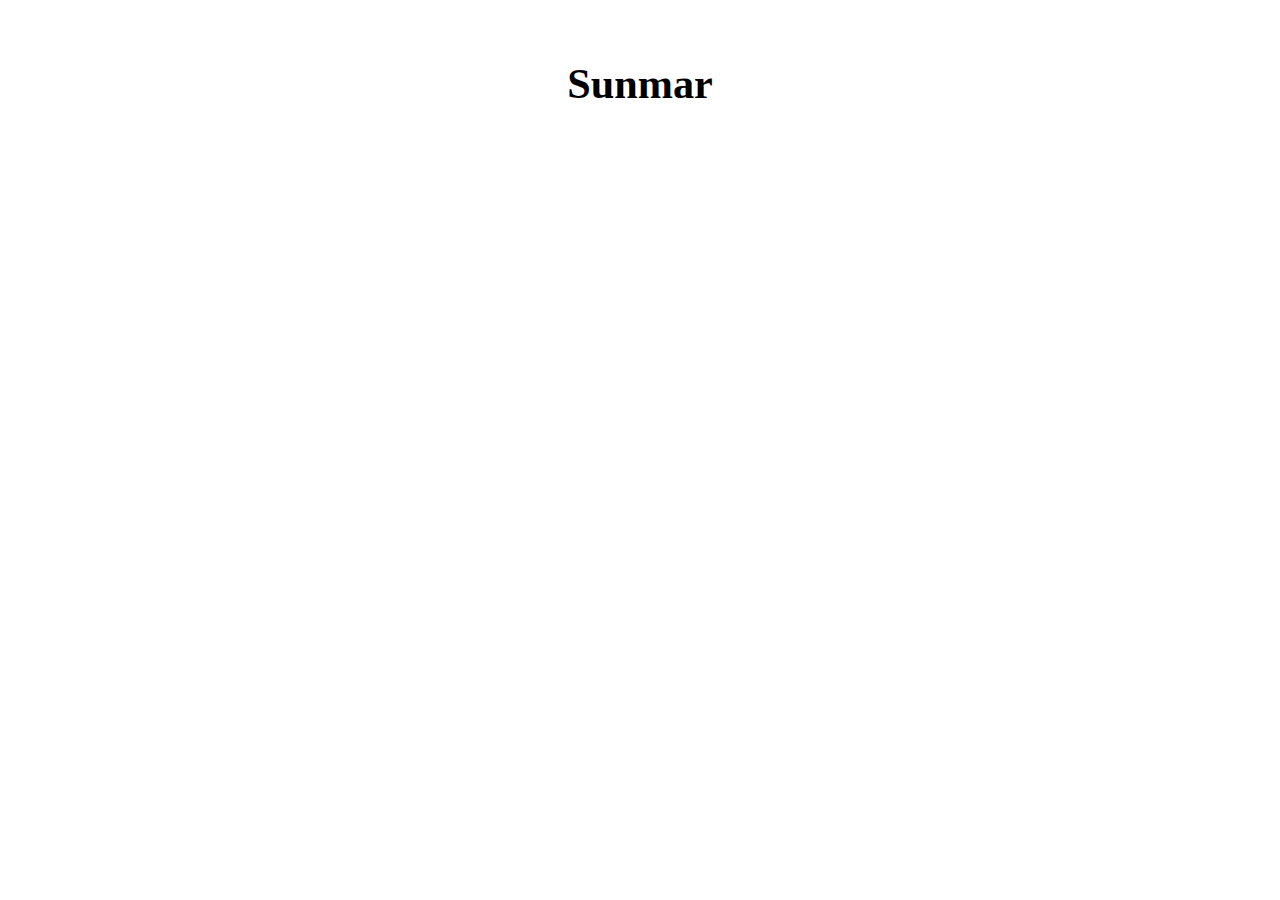
==== site/sunmar.ru/index.html @ cddc248d "ini" ====
<body>
<link rel="stylesheet" href="css/index.css">

<div id="site-wrap">

    <section>
        <div class="contenu">
            <h2>Sunmar</h2>
        </div>
    </section>

</div>

<script src="js/index.js"></script>
</body>
---- site/sunmar.ru/css/index.css ----
.reset {
  position: static;
  left: auto;
  top: auto;
  right: auto;
  bottom: auto;
  width: auto;
  height: auto;
  margin: 0;
  padding: 0;
  -webkit-transform: none;
  -moz-transform: none;
  -ms-transform: none;
  -o-transform: none;
  transform: none;
  background: none;
}
.bbox,
.bbox * {
  box-sizing: border-box;
}
.interactive {
  -webkit-user-select: none;
  -moz-user-select: none;
  -ms-user-select: none;
  user-select: none;
}
.interactive:active {
  -webkit-transform: translateY(2px);
  -moz-transform: translateY(2px);
  -ms-transform: translateY(2px);
  -o-transform: translateY(2px);
  transform: translateY(2px);
}
.abs100x100 {
  position: absolute;
  left: 0;
  top: 0;
  width: 100%;
  height: 100%;
}
.centering {
  display: table !important;
  width: 100%;
  height: 100%;
}
.centering > *:first-child {
  width: 100%;
  height: 100%;
  display: table-cell;
  text-align: center;
  vertical-align: middle;
}
.centering > *:first-child > *:first-child {
  display: inline-block;
}
@media screen and (max-width: 768px) {
  .hidden-on-mobile {
    display: none !important;
  }
}
@media screen and (min-width: 769px) {
  .hidden-on-desktop {
    display: none !important;
  }
}
.rur:not(:empty):after {
  content: ' \20BD ';
}
.flex-center {
  display: flex;
  justify-content: center;
  align-items: center;
}
#site-wrap,
#site-wrap * {
  box-sizing: border-box;
}
#site-wrap section + section {
  margin-top: 3%;
}
@media screen and (max-width: 768px) {
  #site-wrap section + section {
    margin-top: 10%;
  }
}
#site-wrap section > .contenu {
  max-width: 1370px;
  margin: auto;
  padding: 1rem;
  font-size: 1.1vw;
  display: flex;
  flex-direction: column;
  align-items: center;
}
@media screen and (max-width: 1440px) {
  #site-wrap section > .contenu {
    max-width: 1130px;
  }
}
@media screen and (min-width: 1440px) {
  #site-wrap section > .contenu {
    font-size: 15.84px;
  }
}
#site-wrap section > .contenu > * {
  max-width: 100%;
}
@media screen and (max-width: 768px) {
  #site-wrap section > .contenu {
    font-size: 1.2em;
  }
}
@media screen and (max-width: 576px) {
  #site-wrap section > .contenu {
    font-size: 1.3em;
  }
}
#site-wrap section > .contenu h2 {
  text-align: center;
  margin-bottom: 1em;
  font-size: 3em;
  max-width: 20em;
}
@media screen and (max-width: 768px) {
  #site-wrap section > .contenu h2 {
    font-size: 2.6em;
    padding: 0 0.5em;
  }
}
@media screen and (max-width: 576px) {
  #site-wrap section > .contenu h2 {
    font-size: 2em;
  }
}
#site-wrap section > .contenu h3 {
  text-align: center;
  font-size: 2em;
}
#site-wrap section > .contenu ul li:before,
#site-wrap section > .contenu ul li:after {
  display: none;
}
#site-wrap section > .contenu .buttonlike {
  -webkit-user-select: none;
  -moz-user-select: none;
  -ms-user-select: none;
  user-select: none;
  display: inline-flex;
  justify-content: center;
  align-items: center;
  text-align: center;
  line-height: 1;
  font-size: inherit;
  height: 2.6em;
  padding: 0 2em;
  border: 0;
  text-decoration: none;
  border-radius: 0.5em;
}
#site-wrap section > .contenu .buttonlike:active {
  -webkit-transform: translateY(2px);
  -moz-transform: translateY(2px);
  -ms-transform: translateY(2px);
  -o-transform: translateY(2px);
  transform: translateY(2px);
}
#site-wrap section > .contenu .buttonlike.transparent {
  color: inherit;
  border: 1px solid currentColor;
}
#site-wrap section > .contenu .buttonlike.yellow {
  color: white;
  background-color: #F0AB00;
}
#site-wrap section > .contenu .buttonlike.blue {
  color: white;
  background-color: #0093D0;
}
#site-wrap section > .contenu .buttonlike.deepblue {
  color: white;
  background-color: #0F2855;
}
#site-wrap section > .contenu .buttonlike.red {
  color: white;
  background-color: #D7232A;
}
body .contentLayout-BaseContainer {
  max-width: 100%;
  overflow: hidden;
}
body .contentLayout-BaseContainer .notcritical {
  padding: 0!important;
}
body .contentLayout-BaseContainer .notcritical > .container {
  margin: 0!important;
  padding: 0!important;
  max-width: none!important;
}
body .contentLayout-BaseContainer .notcritical > .container .widgetcontainer {
  margin-bottom: 0;
}
body .contentLayout-BaseContainer .notcritical > .container > .row:not(:nth-child(2)) {
  display: none;
}
body > div.contentLayout-BaseContainer > div.notcritical > div > div:nth-child(2) > div.col-sm-12.order-1.col-md-9.rightcol > h1 {
  display: none;
}
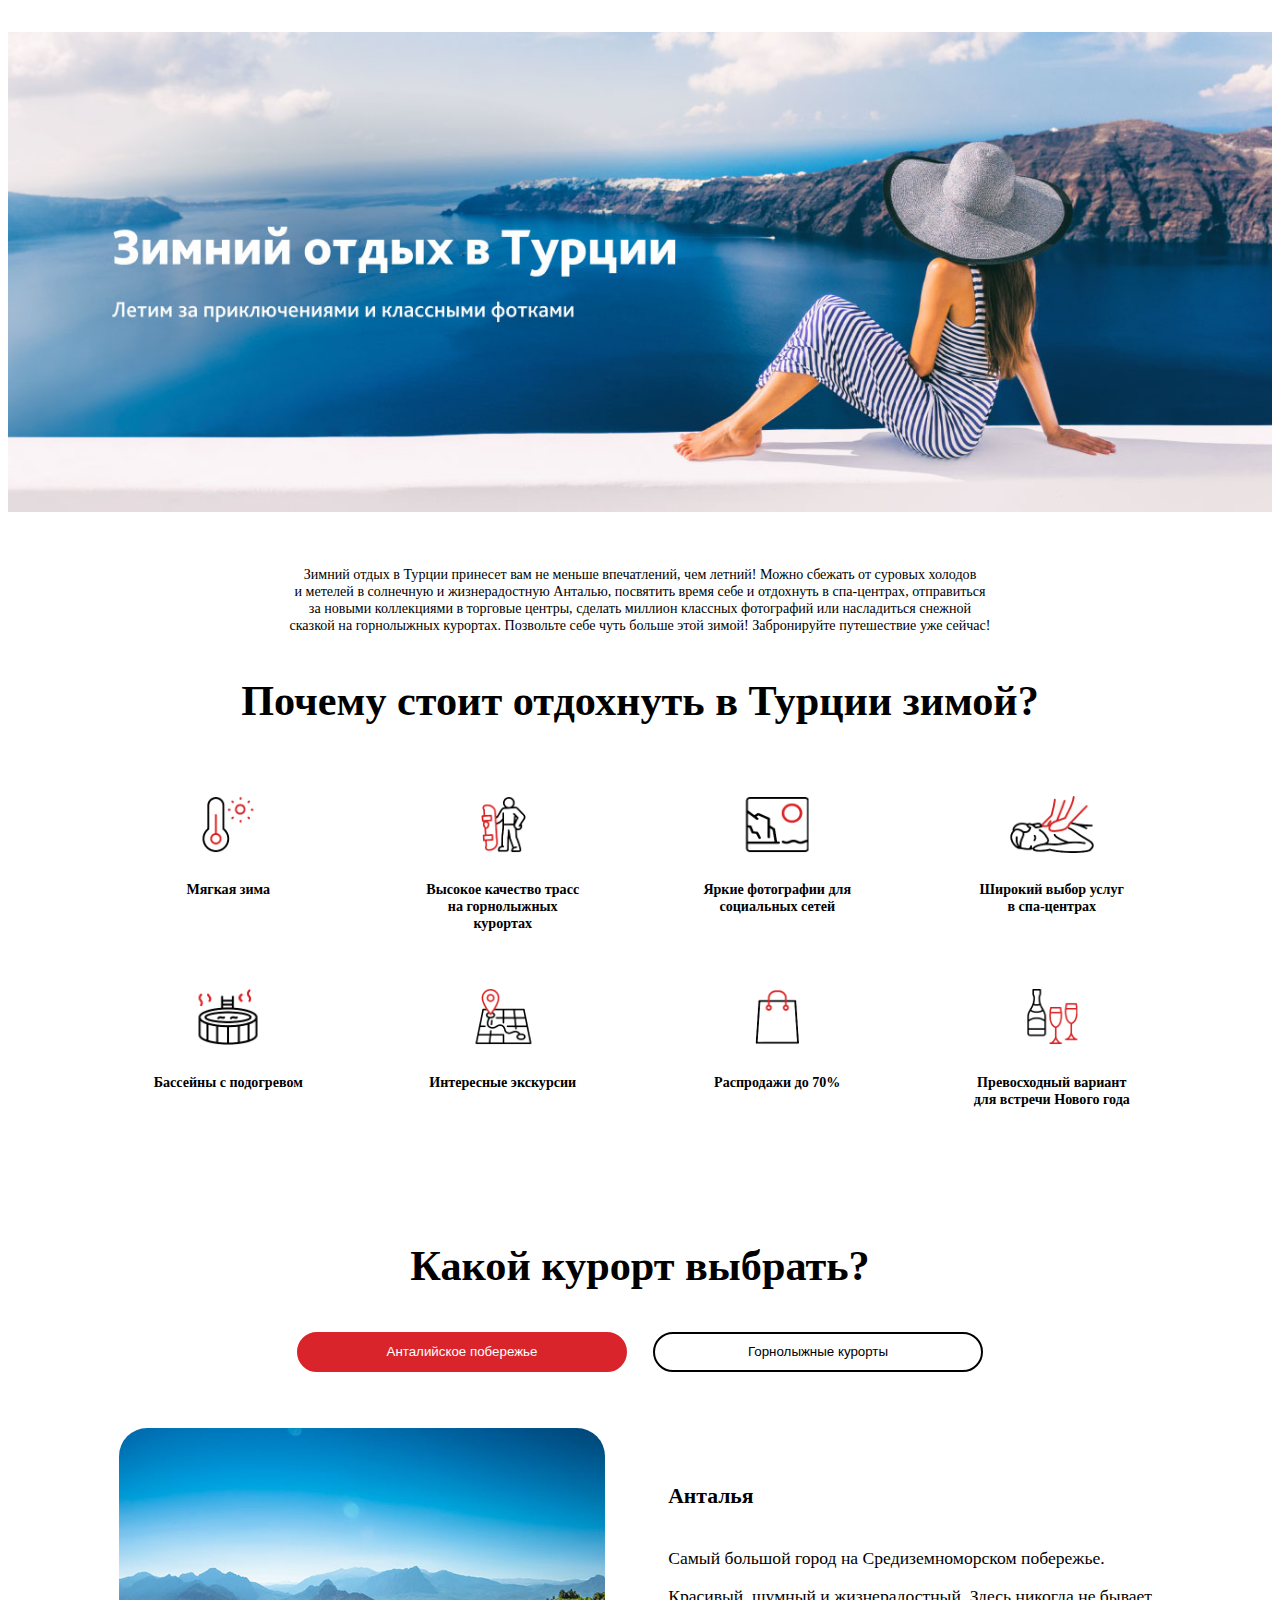
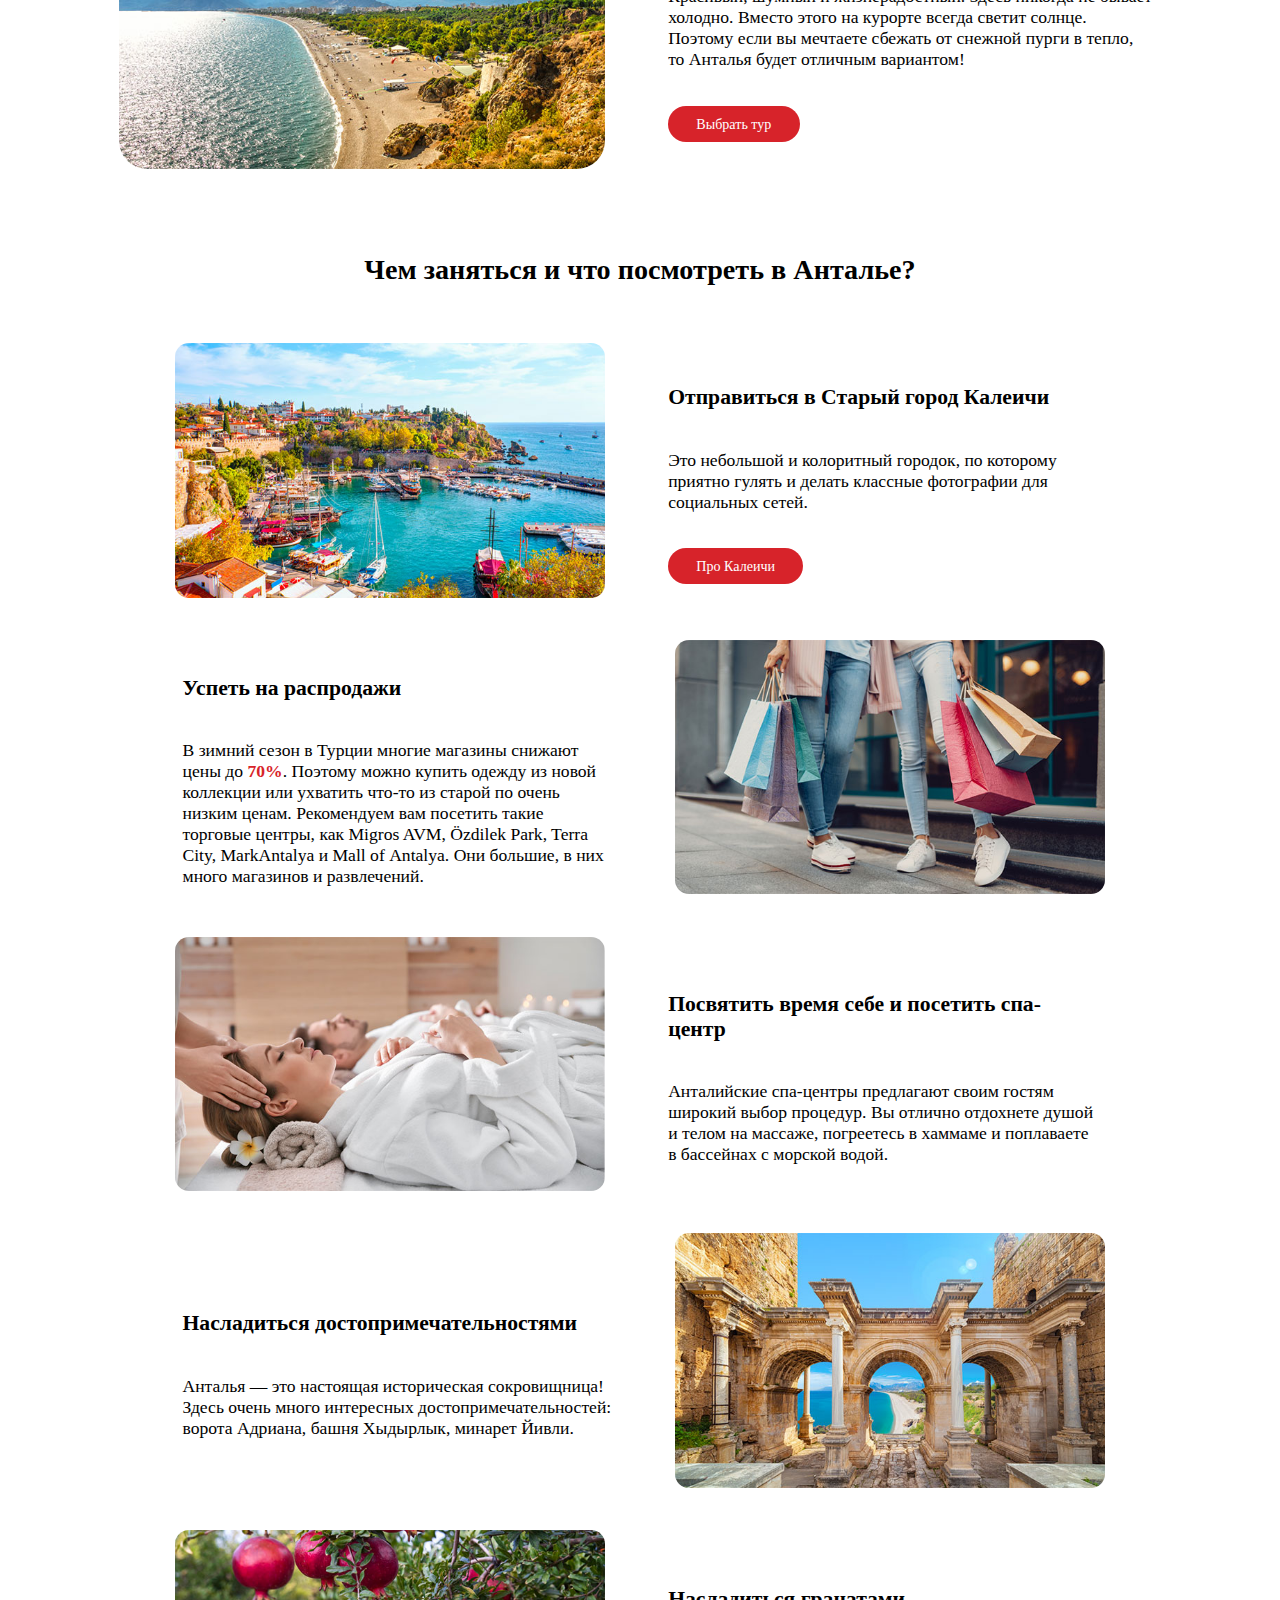
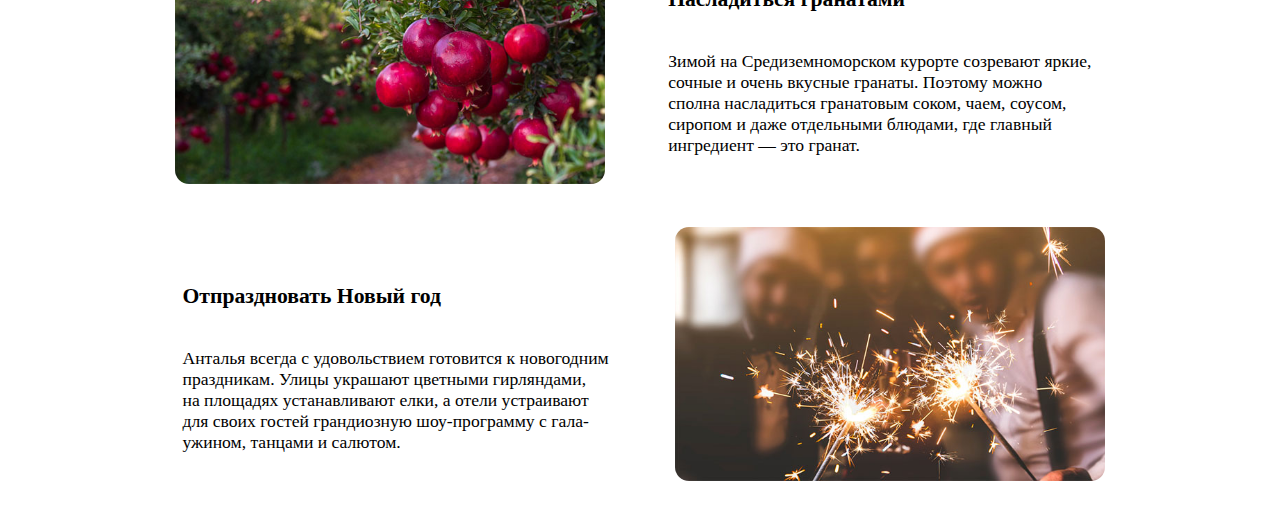
==== commit d556cb26: "dev" ====
--- a/site/sunmar.ru/index.html
+++ b/site/sunmar.ru/index.html
@@ -3,12 +3,298 @@
 
 <div id="site-wrap">
 
-    <section>
+    <section class="intro">
+        <div class="kv"></div>
+    </section>
+
+    <section class="winter-turkey-is">
         <div class="contenu">
-            <h2>Sunmar</h2>
+            <div class="blah-blah">
+                Зимний отдых в Турции принесет вам не меньше впечатлений, чем летний! Можно сбежать от суровых холодов
+                и метелей в солнечную и жизнерадостную Анталью, посвятить время себе и отдохнуть в спа-центрах,
+                отправиться за новыми коллекциями в торговые центры, сделать миллион классных фотографий или насладиться
+                снежной сказкой на горнолыжных курортах. Позвольте себе чуть больше этой зимой! Забронируйте путешествие
+                уже сейчас!
+            </div>
+            <h2>Почему стоит отдохнуть в Турции зимой?</h2>
+            <div class="features-list">
+                <div>
+                    <div class="icon" style="background-image: url(iii/icon-feature-01.png);"></div>
+                    <div class="label">Мягкая зима</div>
+                </div>
+                <div>
+                    <div class="icon" style="background-image: url(iii/icon-feature-02.png);"></div>
+                    <div class="label">Высокое качество трасс на горнолыжных курортах</div>
+                </div>
+                <div>
+                    <div class="icon" style="background-image: url(iii/icon-feature-03.png);"></div>
+                    <div class="label">Яркие фотографии для социальных сетей</div>
+                </div>
+                <div>
+                    <div class="icon" style="background-image: url(iii/icon-feature-04.png);"></div>
+                    <div class="label">Широкий выбор услуг в спа&#8209;центрах</div>
+                </div>
+                <div>
+                    <div class="icon" style="background-image: url(iii/icon-feature-05.png);"></div>
+                    <div class="label">Бассейны с подогревом</div>
+                </div>
+                <div>
+                    <div class="icon" style="background-image: url(iii/icon-feature-06.png);"></div>
+                    <div class="label">Интересные экскурсии</div>
+                </div>
+                <div>
+                    <div class="icon" style="background-image: url(iii/icon-feature-07.png);"></div>
+                    <div class="label">Распродажи до 70%</div>
+                </div>
+                <div>
+                    <div class="icon" style="background-image: url(iii/icon-feature-08.png);"></div>
+                    <div class="label">Превосходный вариант для встречи Нового года</div>
+                </div>
+            </div>
         </div>
     </section>
 
+    <section class="resorts">
+        <div class="contenu">
+            <h2>Какой курорт выбрать?</h2>
+            <div class="resort-selector">
+                <button class="selected" data-content-marker="antalia">Анталийское побережье</button>
+                <button data-content-marker="ski">Горнолыжные курорты</button>
+            </div>
+            <div class="resort-contents">
+                <div class="resort shown" data-content="antalia">
+                    <div class="info-comp heading">
+                        <div class="visual"></div>
+                        <div class="info">
+                            <h4>Анталья</h4>
+                            <p>Самый большой город на Средиземноморском побережье.</p>
+                            <p>
+                                Красивый, шумный и жизнерадостный. Здесь никогда не бывает холодно. Вместо этого
+                                на курорте всегда светит солнце. Поэтому если вы мечтаете сбежать от снежной пурги в тепло,
+                                то Анталья будет отличным вариантом!
+                            </p>
+                            <div class="actions">
+                                <a href="javascript:;" class="buttonlike red" target="_blank">Выбрать тур</a>
+                            </div>
+                        </div>
+                    </div>
+                    <h3>Чем заняться и что посмотреть в Анталье?</h3>
+                    <div class="mobi-slider">
+                        <div class="info-comp">
+                            <div class="visual" style="background-image: url(iii/visual-antalia-01.jpg);"></div>
+                            <div class="info">
+                                <h4>Отправиться в Старый город Калеичи</h4>
+                                <p>
+                                    Это небольшой и колоритный городок, по которому приятно гулять и делать классные
+                                    фотографии для социальных сетей.
+                                </p>
+                                <div class="actions">
+                                    <a href="javascript:;" class="buttonlike red" target="_blank">Про Калеичи</a>
+                                </div>
+                            </div>
+                        </div>
+                        <div class="info-comp">
+                            <div class="visual" style="background-image: url(iii/visual-antalia-02.jpg);"></div>
+                            <div class="info">
+                                <h4>Успеть на распродажи</h4>
+                                <p>
+                                    В зимний сезон в Турции многие магазины снижают цены до <strong>70%</strong>. Поэтому можно купить одежду
+                                    из новой коллекции или ухватить что-то из старой по очень низким ценам. Рекомендуем вам
+                                    посетить такие торговые центры, как Migros AVM, Özdilek Park, Terra City, MarkAntalya
+                                    и Mall of Antalya. Они большие, в них много магазинов и развлечений.
+                                </p>
+                            </div>
+                        </div>
+                        <div class="info-comp">
+                            <div class="visual" style="background-image: url(iii/visual-antalia-03.jpg);"></div>
+                            <div class="info">
+                                <h4>Посвятить время себе и посетить спа-центр</h4>
+                                <p>
+                                    Анталийские спа-центры предлагают своим гостям широкий выбор процедур. Вы отлично
+                                    отдохнете душой и телом на массаже, погреетесь в хаммаме и поплаваете в бассейнах
+                                    с морской водой.
+                                </p>
+                            </div>
+                        </div>
+                        <div class="info-comp">
+                            <div class="visual" style="background-image: url(iii/visual-antalia-04.jpg);"></div>
+                            <div class="info">
+                                <h4>Насладиться достопримечательностями</h4>
+                                <p>
+                                    Анталья &mdash; это настоящая историческая сокровищница! Здесь очень много интересных
+                                    достопримечательностей: ворота Адриана, башня Хыдырлык, минарет Йивли.
+                                </p>
+                            </div>
+                        </div>
+                        <div class="info-comp">
+                            <div class="visual" style="background-image: url(iii/visual-antalia-05.jpg);"></div>
+                            <div class="info">
+                                <h4>Насладиться гранатами</h4>
+                                <p>
+                                    Зимой на Средиземноморском курорте созревают яркие, сочные и очень вкусные гранаты.
+                                    Поэтому можно сполна насладиться гранатовым соком, чаем, соусом, сиропом и даже
+                                    отдельными блюдами, где главный ингредиент &mdash; это гранат.
+                                </p>
+                            </div>
+                        </div>
+                        <div class="info-comp">
+                            <div class="visual" style="background-image: url(iii/visual-antalia-06.jpg);"></div>
+                            <div class="info">
+                                <h4>Отпраздновать Новый год</h4>
+                                <p>
+                                    Анталья всегда с удовольствием готовится к новогодним праздникам. Улицы украшают
+                                    цветными гирляндами, на площадях устанавливают елки, а отели устраивают для своих гостей
+                                    грандиозную шоу-программу с гала-ужином, танцами и салютом.
+                                </p>
+                            </div>
+                        </div>
+                    </div>
+                </div>
+                <div class="resort" data-content="ski">
+                    <div class="info-comp heading">
+                        <div class="visual"></div>
+                        <div class="info">
+                            <h4>Паландокен</h4>
+                            <p>Находится рядом с городом Эрзурум.</p>
+                            <p>
+                                В Паландокене есть большой выбор трасс легкого и среднего уровня, горнолыжные школы
+                                с опытными инструкторами, возможности для вечернего катания, отели со своими подъемниками
+                                и даже капсульное кафе с обзорным видом 360°. Этот горнолыжный курорт понравится как
+                                активно катающимся гостям, так и новичкам!
+                            </p>
+                            <div class="actions">
+                                <a href="javascript:;" class="buttonlike red" target="_blank">Выбрать тур</a>
+                                <a href="javascript:;" class="buttonlike red" target="_blank">Подробнее о курорте</a>
+                            </div>
+                        </div>
+                    </div>
+                    <h3>Чем заняться и что посмотреть в Паландокене и в Эрзуруме?</h3>
+                    <div class="mobi-slider">
+                        <div class="info-comp">
+                            <div class="visual" style="background-image: url(iii/visual-palandoken-01.jpg);"></div>
+                            <div class="info">
+                                <h4>Отдохнуть в спа-центре при отеле</h4>
+                                <p>
+                                    Почти во всех отелях Паландокена и Эрзурума есть подогреваемые бассейны, джакузи, сауна,
+                                    хаммам и массаж.
+                                </p>
+                            </div>
+                        </div>
+                        <div class="info-comp">
+                            <div class="visual" style="background-image: url(iii/visual-palandoken-02.jpg);"></div>
+                            <div class="info">
+                                <h4>Насладиться превосходными видами в кафе с панорамными окнами в Паландокене</h4>
+                                <p>
+                                    Рекомендуем вам посетить Kure Café & Restourant, Famus Café (капсульный ресторан) и Konakly Café.
+                                </p>
+                            </div>
+                        </div>
+                        <div class="info-comp">
+                            <div class="visual" style="background-image: url(iii/visual-palandoken-03.jpg);"></div>
+                            <div class="info">
+                                <h4>Рассмотреть достопримечательности Эрзурума</h4>
+                                <p>
+                                    В городе есть много любопытных достопримечательностей: Эрзурумская крепость, медресе
+                                    с двумя минаретами, крепость Олту, мост Чобан-Деде.
+                                </p>
+                            </div>
+                        </div>
+                        <div class="info-comp">
+                            <div class="visual" style="background-image: url(iii/visual-palandoken-04.jpg);"></div>
+                            <div class="info">
+                                <h4>Заглянуть на рынок</h4>
+                                <p>
+                                    Самый известный крытый рынок в Эрзуруме расположен недалеко от Караван-сарая Ташхан.
+                                    Здесь можно купить сувениры и сладости.
+                                </p>
+                            </div>
+                        </div>
+                        <div class="info-comp">
+                            <div class="visual" style="background-image: url(iii/visual-palandoken-05.jpg);"></div>
+                            <div class="info">
+                                <h4>Увидеть природные чудеса Эрзурума</h4>
+                                <p>
+                                    Посмотрите на озеро Тортум с изумрудной водой, посетите долину Камины фей
+                                    и сфотографируйтесь на фоне водопада.
+                                </p>
+                            </div>
+                        </div>
+                    </div>
+
+                    <div class="info-comp heading rev">
+                        <div class="visual"></div>
+                        <div class="info">
+                            <h4>Эрджиес</h4>
+                            <p>Современный горнолыжный курорт, находящийся недалеко от города Кайсери.</p>
+                            <p>
+                                Здесь есть широкие и качественные трассы, <strong>18</strong> подъемников, удобная система ski-pass
+                                и спа-центры при отелях. Этот курорт подойдет для тех, кто хочет совместить активное
+                                катание с другими видами отдыха!
+                            </p>
+                            <div class="actions">
+                                <a href="javascript:;" class="buttonlike red" target="_blank">Выбрать тур</a>
+                                <a href="javascript:;" class="buttonlike red" target="_blank">Подробнее о курорте</a>
+                            </div>
+                        </div>
+                    </div>
+                    <h3>Чем заняться и что посмотреть в Эрджиесе и Кайсери?</h3>
+                    <div class="mobi-slider">
+                        <div class="info-comp">
+                            <div class="visual" style="background-image: url(iii/visual-ercyies-01.jpg);"></div>
+                            <div class="info">
+                                <h4>Отправиться в сказочную Каппадокию</h4>
+                                <p>
+                                    Здесь можно не только посмотреть на огромные воздушные шары, но и покататься на них.
+                                    А еще вам понравятся инопланетные пейзажи, подземные города и скальные отели.
+                                </p>
+                                <div class="actions">
+                                    <a href="javascript:;" class="buttonlike red" target="_blank">Про Каппадокию</a>
+                                </div>
+                            </div>
+                        </div>
+                        <div class="info-comp">
+                            <div class="visual" style="background-image: url(iii/visual-ercyies-02.jpg);"></div>
+                            <div class="info">
+                                <h4>Сделать яркие фотографии для социальных сетей</h4>
+                                <p>Например, в горнолыжном костюме.
+                                </p>
+                            </div>
+                        </div>
+                        <div class="info-comp">
+                            <div class="visual" style="background-image: url(iii/visual-ercyies-03.jpg);"></div>
+                            <div class="info">
+                                <h4>Развлечься в ночном клубе при отеле Mirada Del Monte 3*</h4>
+                                <p>
+                                    Попасть на вечеринку может любой желающий.
+                                </p>
+                            </div>
+                        </div>
+                        <div class="info-comp">
+                            <div class="visual" style="background-image: url(iii/visual-ercyies-04.jpg);"></div>
+                            <div class="info">
+                                <h4>Отправиться на шопинг в Кайсери</h4>
+                                <p>
+                                    В городе находится 9 огромных торговых центров, где можно купить и одежду любимых
+                                    брендов, и сувениры, и украшения из золота и серебра, и сладости.
+                                </p>
+                            </div>
+                        </div>
+                        <div class="info-comp">
+                            <div class="visual" style="background-image: url(iii/visual-ercyies-05.jpg);"></div>
+                            <div class="info">
+                                <h4>Найти все достопримечательности Кайсери</h4>
+                                <p>
+                                    Здесь есть мечеть Куршунлу, крепость Кайсери, площадь Джумхурийет.
+                                </p>
+                            </div>
+                        </div>
+                    </div>
+
+                </div>
+            </div>
+        </div>
+    </section>
+
 </div>
 
 <script src="js/index.js"></script>
--- a/site/sunmar.ru/css/index.css
+++ b/site/sunmar.ru/css/index.css
@@ -155,7 +155,7 @@
   height: 2.6em;
   padding: 0 2em;
   border: 0;
-  text-decoration: none;
+  text-decoration: none!important;
   border-radius: 0.5em;
 }
 #site-wrap section > .contenu .buttonlike:active {
@@ -184,6 +184,7 @@
 #site-wrap section > .contenu .buttonlike.red {
   color: white;
   background-color: #D7232A;
+  border-radius: 100px;
 }
 body .contentLayout-BaseContainer {
   max-width: 100%;
@@ -206,3 +207,451 @@
 body > div.contentLayout-BaseContainer > div.notcritical > div > div:nth-child(2) > div.col-sm-12.order-1.col-md-9.rightcol > h1 {
   display: none;
 }
+#site-wrap section.intro .kv {
+  max-width: 1370px;
+  margin: 2em auto 0;
+  background: url("../iii/intro-desktop.jpg") center no-repeat;
+  background-size: cover;
+  aspect-ratio: 2.63461538;
+}
+@media screen and (max-width: 768px) {
+  #site-wrap section.intro .kv {
+    background-image: url(../iii/intro-mobile.jpg);
+    aspect-ratio: 0.8;
+  }
+}
+#site-wrap section.winter-turkey-is > .contenu {
+  text-align: center;
+}
+#site-wrap section.winter-turkey-is > .contenu .blah-blah {
+  max-width: 50em;
+}
+#site-wrap section.winter-turkey-is > .contenu h2 {
+  margin-top: 1em;
+  max-width: none;
+}
+#site-wrap section.winter-turkey-is > .contenu .features-list {
+  display: flex;
+  flex-wrap: wrap;
+  justify-content: center;
+}
+@media screen and (max-width: 768px) {
+  #site-wrap section.winter-turkey-is > .contenu .features-list {
+    flex-wrap: wrap;
+  }
+}
+#site-wrap section.winter-turkey-is > .contenu .features-list > * {
+  flex: 0 1 25%;
+  display: flex;
+  flex-direction: column;
+  align-items: center;
+  padding: 2em 4em;
+}
+#site-wrap section.winter-turkey-is > .contenu .features-list > * > * {
+  max-width: 100%;
+}
+@media screen and (max-width: 768px) {
+  #site-wrap section.winter-turkey-is > .contenu .features-list > * {
+    flex: 0 1 33.33333333%;
+    padding: 2em;
+  }
+}
+@media screen and (max-width: 576px) {
+  #site-wrap section.winter-turkey-is > .contenu .features-list > * {
+    flex: 0 1 50%;
+    padding: 1em;
+  }
+}
+#site-wrap section.winter-turkey-is > .contenu .features-list > * .icon {
+  aspect-ratio: 1.46666667;
+  background: center no-repeat;
+  background-size: contain;
+  width: 6em;
+  max-width: 88px;
+}
+#site-wrap section.winter-turkey-is > .contenu .features-list > * .label {
+  line-height: 1.2;
+  margin-top: 2em;
+  font-weight: bold;
+}
+#site-wrap section.resorts > .contenu .resort-selector {
+  width: 100%;
+  display: flex;
+  justify-content: center;
+}
+@media screen and (max-width: 768px) {
+  #site-wrap section.resorts > .contenu .resort-selector {
+    flex-wrap: wrap;
+  }
+}
+#site-wrap section.resorts > .contenu .resort-selector [data-content-marker] {
+  -webkit-user-select: none;
+  -moz-user-select: none;
+  -ms-user-select: none;
+  user-select: none;
+  outline: none;
+  flex: 0 1 30%;
+  display: inline-flex;
+  justify-content: center;
+  align-items: center;
+  text-align: center;
+  line-height: 1;
+  margin: 0 1em;
+  height: 3em;
+  padding: 0 2em;
+  border-radius: 100px;
+  border: 2px solid black;
+  background: white;
+  -webkit-transition: color 0.5s, background 0.5s, border 0.5s;
+  -moz-transition: color 0.5s, background 0.5s, border 0.5s;
+  -ms-transition: color 0.5s, background 0.5s, border 0.5s;
+  -o-transition: color 0.5s, background 0.5s, border 0.5s;
+  transition: color 0.5s, background 0.5s, border 0.5s;
+  cursor: pointer;
+}
+#site-wrap section.resorts > .contenu .resort-selector [data-content-marker]:active {
+  -webkit-transform: translateY(2px);
+  -moz-transform: translateY(2px);
+  -ms-transform: translateY(2px);
+  -o-transform: translateY(2px);
+  transform: translateY(2px);
+}
+@media screen and (max-width: 768px) {
+  #site-wrap section.resorts > .contenu .resort-selector [data-content-marker] {
+    flex: 1 1 auto;
+    margin: 0.5em;
+  }
+}
+#site-wrap section.resorts > .contenu .resort-selector [data-content-marker].selected {
+  pointer-events: none;
+  color: white;
+  background: #D8242A;
+  border-color: #D8242A;
+}
+@media screen and (max-width: 768px) {
+  #site-wrap section.resorts > .contenu .resort-selector [data-content-marker][data-content-marker="antalia"] {
+    flex-basis: 80%;
+  }
+}
+#site-wrap section.resorts > .contenu .resort-contents .resort:not(.shown) {
+  display: none;
+}
+#site-wrap section.resorts > .contenu .resort-contents .resort[data-content='antalia'] .info-comp.heading .visual {
+  background-image: url(../iii/visual-heading-antalia-desktop.jpg);
+}
+#site-wrap section.resorts > .contenu .resort-contents .resort[data-content='ski'] .info-comp.heading .visual {
+  background-image: url(../iii/visual-heading-palandoken-desktop.jpg);
+}
+#site-wrap section.resorts > .contenu .resort-contents .resort[data-content='ski'] .info-comp.heading.rev .visual {
+  background-image: url(../iii/visual-heading-ercyies-desktop.jpg);
+}
+#site-wrap section.resorts > .contenu .resort-contents .resort h3 {
+  margin: 3em auto 2em;
+  line-height: 1.2;
+  max-width: 30em;
+}
+#site-wrap section.resorts > .contenu .resort-contents .resort h3 + h3 {
+  margin-top: 0;
+}
+@media screen and (max-width: 768px) {
+  #site-wrap section.resorts > .contenu .resort-contents .resort .mobi-slider {
+    display: flex;
+    flex-wrap: wrap;
+    justify-content: space-between;
+  }
+  #site-wrap section.resorts > .contenu .resort-contents .resort .mobi-slider .flickity-viewport {
+    width: 100%;
+    order: 4;
+    margin-top: 2em;
+  }
+  #site-wrap section.resorts > .contenu .resort-contents .resort .mobi-slider:after {
+    content: 'flickity';
+    display: none;
+  }
+  #site-wrap section.resorts > .contenu .resort-contents .resort .mobi-slider .info-comp {
+    margin: 0 !important;
+    opacity: 0;
+    -webkit-transition: opacity 0.5s;
+    -moz-transition: opacity 0.5s;
+    -ms-transition: opacity 0.5s;
+    -o-transition: opacity 0.5s;
+    transition: opacity 0.5s;
+  }
+  #site-wrap section.resorts > .contenu .resort-contents .resort .mobi-slider .info-comp.is-selected {
+    opacity: 1;
+  }
+}
+#site-wrap section.resorts > .contenu .resort-contents .resort .mobi-slider .flickity-prev-next-button {
+  display: inline-flex;
+  align-items: center;
+  background: none;
+  border: 0;
+  width: 3em;
+  height: 3em;
+  cursor: pointer;
+}
+#site-wrap section.resorts > .contenu .resort-contents .resort .mobi-slider .flickity-prev-next-button svg path {
+  fill: #D8242A;
+}
+#site-wrap section.resorts > .contenu .resort-contents .resort .mobi-slider .flickity-prev-next-button.previous {
+  order: 1;
+}
+#site-wrap section.resorts > .contenu .resort-contents .resort .mobi-slider .flickity-prev-next-button.next {
+  order: 3;
+}
+#site-wrap section.resorts > .contenu .resort-contents .resort .mobi-slider .flickity-page-dots {
+  order: 2;
+  list-style: none;
+  display: inline-flex;
+  justify-content: center;
+  align-items: center;
+  margin: 0;
+  padding: 0;
+}
+#site-wrap section.resorts > .contenu .resort-contents .resort .mobi-slider .flickity-page-dots .dot {
+  outline: none;
+  width: 13px;
+  height: 13px;
+  border-radius: 50%;
+  background-color: black;
+  margin: 0 15px;
+  cursor: pointer;
+  -webkit-transition: box-shadow 0.5s;
+  -moz-transition: box-shadow 0.5s;
+  -ms-transition: box-shadow 0.5s;
+  -o-transition: box-shadow 0.5s;
+  transition: box-shadow 0.5s;
+}
+#site-wrap section.resorts > .contenu .resort-contents .resort .mobi-slider .flickity-page-dots .dot.is-selected {
+  pointer-events: none;
+  box-shadow: 0 0 0 10px white, 0 0 0 11px black;
+}
+#site-wrap section.resorts > .contenu .resort-contents .resort .info-comp {
+  display: flex;
+}
+#site-wrap section.resorts > .contenu .resort-contents .resort .info-comp:not(.heading):nth-of-type(even) {
+  flex-direction: row-reverse;
+}
+@media screen and (max-width: 768px) {
+  #site-wrap section.resorts > .contenu .resort-contents .resort .info-comp {
+    flex-direction: column!important;
+    align-items: center;
+    padding: 0 2em;
+  }
+}
+@media screen and (max-width: 576px) {
+  #site-wrap section.resorts > .contenu .resort-contents .resort .info-comp {
+    padding: 0 1em!important;
+  }
+}
+#site-wrap section.resorts > .contenu .resort-contents .resort .info-comp + .info-comp {
+  margin-top: 3em;
+}
+#site-wrap section.resorts > .contenu .resort-contents .resort .info-comp > * {
+  flex: 1 1 50%;
+  margin: 0 2em;
+}
+@media screen and (max-width: 768px) {
+  #site-wrap section.resorts > .contenu .resort-contents .resort .info-comp > * {
+    flex: 1 1 auto;
+    width: 100%;
+    margin: 0;
+  }
+}
+#site-wrap section.resorts > .contenu .resort-contents .resort .info-comp.heading {
+  background-color: white;
+  border-radius: 2em;
+  margin-top: 4em;
+}
+#site-wrap section.resorts > .contenu .resort-contents .resort .info-comp.heading.rev {
+  flex-direction: row-reverse;
+}
+#site-wrap section.resorts > .contenu .resort-contents .resort .info-comp.heading .visual {
+  aspect-ratio: 1.42608696;
+  background: center no-repeat;
+  background-size: cover;
+  border-radius: 2em;
+}
+@media screen and (max-width: 768px) {
+  #site-wrap section.resorts > .contenu .resort-contents .resort .info-comp.heading .visual {
+    aspect-ratio: 1.34782609;
+  }
+}
+#site-wrap section.resorts > .contenu .resort-contents .resort .info-comp:not(.heading) {
+  padding: 0 4em;
+}
+@media screen and (max-width: 768px) {
+  #site-wrap section.resorts > .contenu .resort-contents .resort .info-comp:not(.heading) {
+    padding: 0 2em;
+  }
+}
+#site-wrap section.resorts > .contenu .resort-contents .resort .info-comp:not(.heading) .visual {
+  aspect-ratio: 1.6875;
+  background: center no-repeat;
+  background-size: cover;
+}
+@media screen and (max-width: 768px) {
+  #site-wrap section.resorts > .contenu .resort-contents .resort .info-comp:not(.heading) .visual {
+    aspect-ratio: 1.72222222;
+  }
+}
+#site-wrap section.resorts > .contenu .resort-contents .resort .info-comp .visual {
+  border-radius: 1em;
+}
+@media screen and (max-width: 768px) {
+  #site-wrap section.resorts > .contenu .resort-contents .resort .info-comp .visual {
+    border-radius: 2em;
+  }
+}
+#site-wrap section.resorts > .contenu .resort-contents .resort .info-comp .info {
+  display: flex;
+  flex-direction: column;
+  justify-content: center;
+  font-size: 1.25em;
+}
+#site-wrap section.resorts > .contenu .resort-contents .resort .info-comp .info > * {
+  max-width: 100%;
+}
+@media screen and (max-width: 768px) {
+  #site-wrap section.resorts > .contenu .resort-contents .resort .info-comp .info {
+    margin-top: 2em;
+    align-items: center;
+    text-align: center;
+  }
+}
+#site-wrap section.resorts > .contenu .resort-contents .resort .info-comp .info h4 {
+  font-size: 1.23076923em;
+  margin-bottom: 1em;
+}
+#site-wrap section.resorts > .contenu .resort-contents .resort .info-comp .info p {
+  margin-bottom: 0;
+}
+#site-wrap section.resorts > .contenu .resort-contents .resort .info-comp .info p strong {
+  color: #D8242A;
+}
+#site-wrap section.resorts > .contenu .resort-contents .resort .info-comp .info p + p {
+  margin-top: 1em;
+}
+#site-wrap section.resorts > .contenu .resort-contents .resort .info-comp .info a {
+  font-size: inherit;
+  font-family: inherit;
+  text-decoration: underline;
+}
+#site-wrap section.resorts > .contenu .resort-contents .resort .info-comp .info .actions {
+  margin-top: 2em;
+  display: flex;
+}
+@media screen and (max-width: 768px) {
+  #site-wrap section.resorts > .contenu .resort-contents .resort .info-comp .info .actions {
+    flex-direction: column;
+  }
+}
+#site-wrap section.resorts > .contenu .resort-contents .resort .info-comp .info .actions > *:nth-child(n+2) {
+  margin-left: 0.5em;
+  background: transparent;
+  box-shadow: inset 0 0 0 2px #D8242A;
+  color: inherit;
+}
+@media screen and (max-width: 768px) {
+  #site-wrap section.resorts > .contenu .resort-contents .resort .info-comp .info .actions > *:nth-child(n+2) {
+    margin-left: 0;
+    margin-top: 0.5em;
+  }
+}
+#site-wrap section.resorts > .contenu .resort-contents .resort .info-comp .info .actions .buttonlike {
+  font-size: 0.8em;
+}
+#site-wrap section.resorts > .contenu .resort-contents .resort .textual {
+  font-weight: normal;
+  max-width: 60em;
+  margin: auto;
+}
+#site-wrap section.resorts > .contenu .resort-contents .resort .textual p {
+  margin-bottom: 0;
+  text-align: center;
+}
+#site-wrap section.resorts > .contenu .resort-contents .resort .textual p + p {
+  margin-top: 1em;
+}
+#site-wrap section.message-us > .contenu {
+  flex-direction: row;
+  align-items: stretch;
+}
+@media screen and (max-width: 768px) {
+  #site-wrap section.message-us > .contenu {
+    flex-direction: column;
+  }
+}
+#site-wrap section.message-us > .contenu .lefty,
+#site-wrap section.message-us > .contenu .righty {
+  flex: 1 1 50%;
+}
+#site-wrap section.message-us > .contenu .righty {
+  display: flex;
+  flex-direction: column;
+  align-items: center;
+  text-align: center;
+  border-left: 1px solid black;
+}
+#site-wrap section.message-us > .contenu .righty > * {
+  max-width: 100%;
+}
+@media screen and (max-width: 768px) {
+  #site-wrap section.message-us > .contenu .righty {
+    border-left: 0;
+    border-top: 1px solid black;
+    margin-top: 2em;
+    padding-top: 2em;
+  }
+}
+#site-wrap section.message-us > .contenu .messengers {
+  display: flex;
+  justify-content: center;
+  margin-top: 2em;
+}
+#site-wrap section.message-us > .contenu .messengers a {
+  -webkit-user-select: none;
+  -moz-user-select: none;
+  -ms-user-select: none;
+  user-select: none;
+  position: relative;
+  width: 5em;
+  max-width: 80px;
+  background: center no-repeat;
+  background-size: contain;
+  margin: 0 1.5em;
+}
+#site-wrap section.message-us > .contenu .messengers a:active {
+  -webkit-transform: translateY(2px);
+  -moz-transform: translateY(2px);
+  -ms-transform: translateY(2px);
+  -o-transform: translateY(2px);
+  transform: translateY(2px);
+}
+#site-wrap section.message-us > .contenu .messengers a:before {
+  content: '';
+  display: block;
+  padding-top: 100%;
+}
+#site-wrap section.message-us > .contenu .messengers a > * {
+  position: absolute;
+  left: 0;
+  top: 0;
+  width: 100%;
+  height: 100%;
+}
+#site-wrap section.message-us > .contenu .phone-number {
+  font-size: 3.125em;
+  font-weight: bold;
+  color: #FFAE00;
+  text-decoration: none;
+  margin: 0.5em auto;
+}
+@media screen and (max-width: 768px) {
+  #site-wrap section.message-us > .contenu .phone-number {
+    font-size: 8vw;
+  }
+}
+#site-wrap .flickity-enabled {
+  outline: none;
+}
